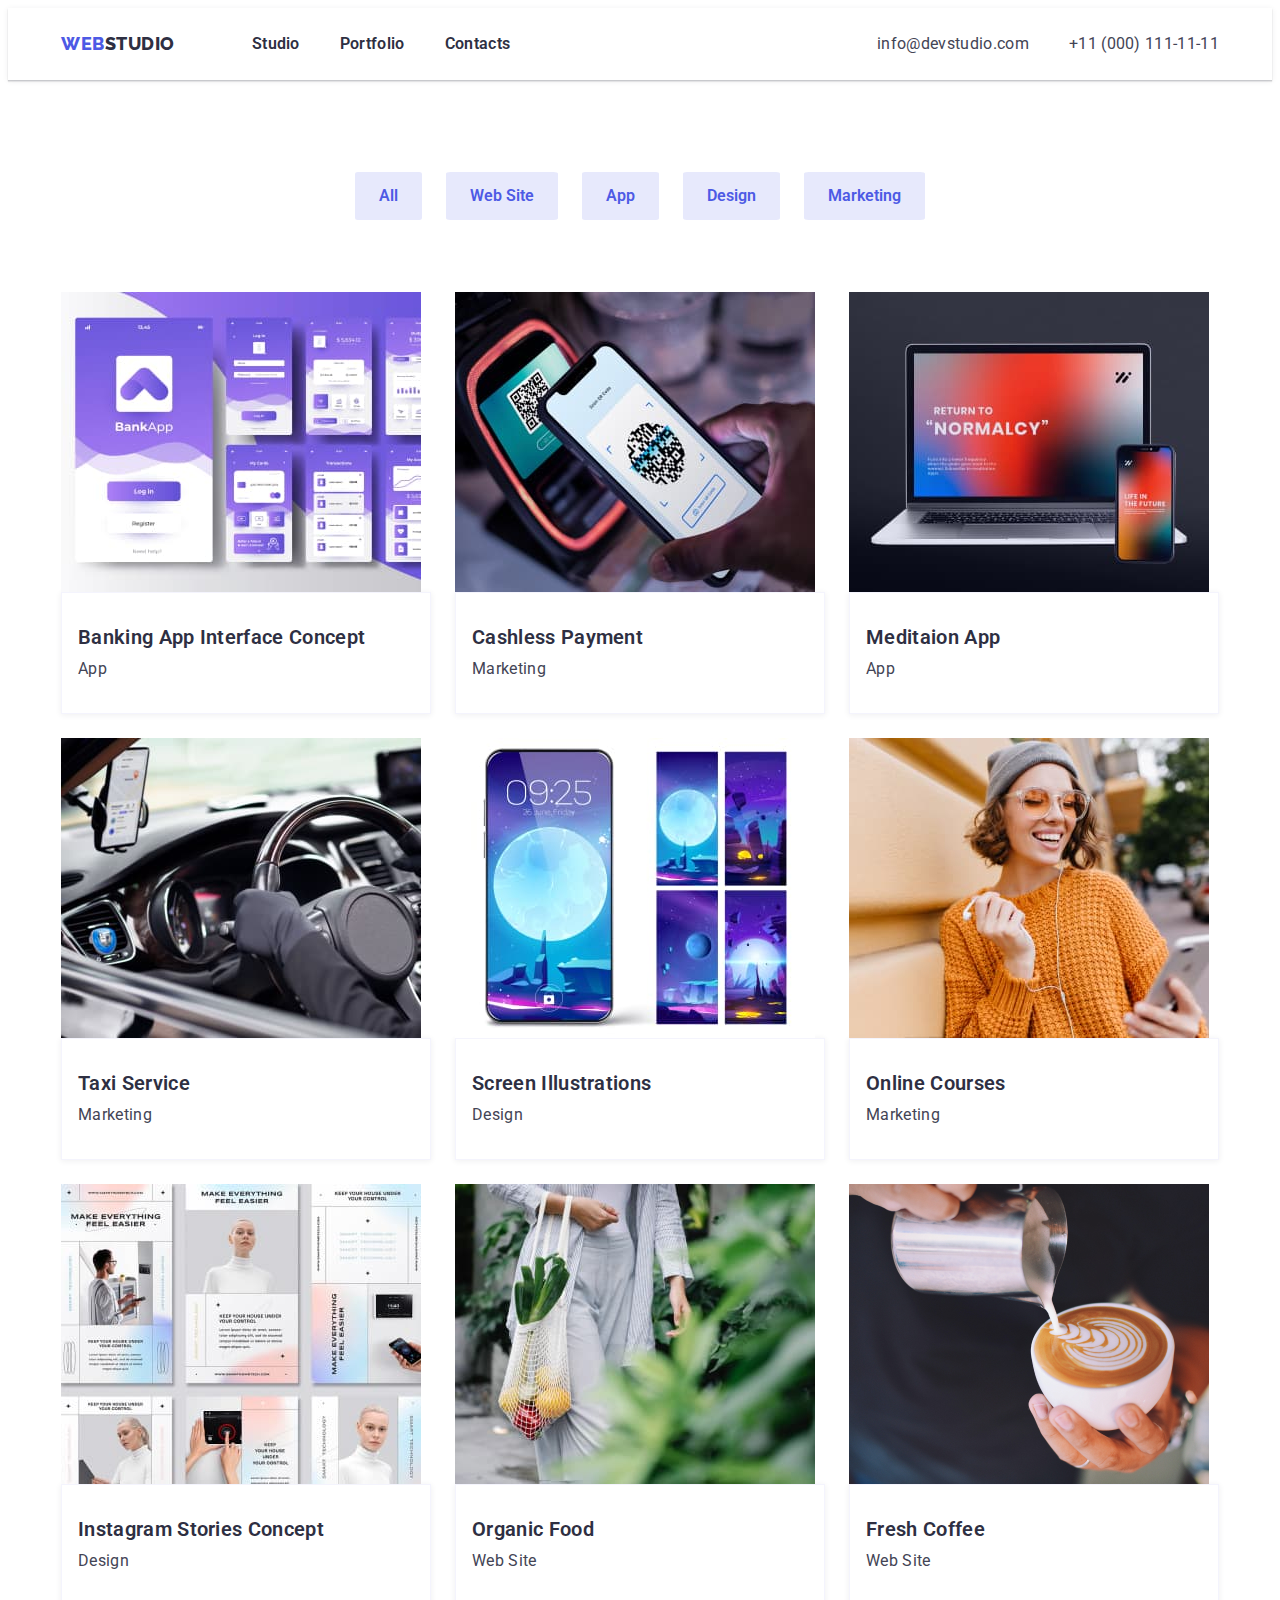
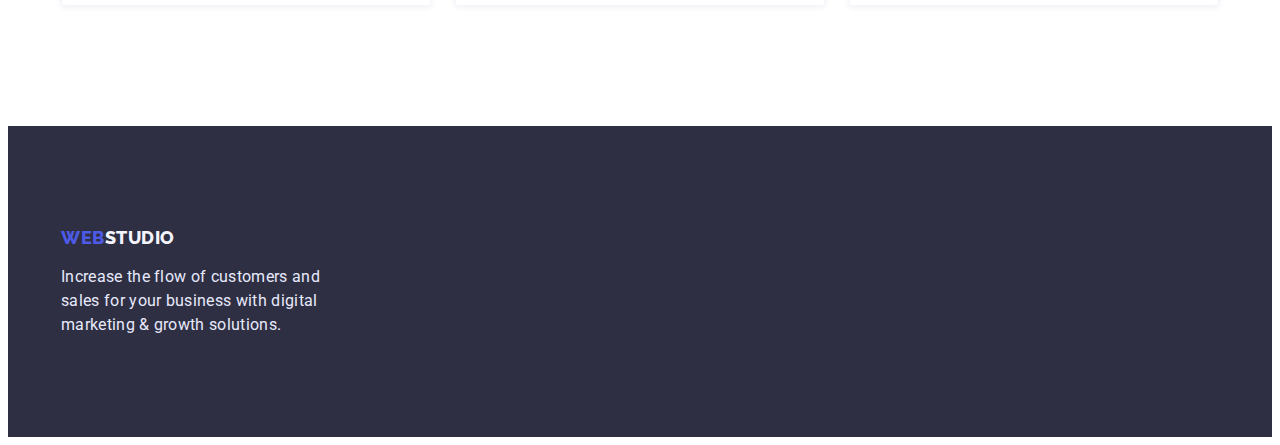
==== portfolio.html @ 89bd0db4 "Copied the folder" ====
<!DOCTYPE html>
<html lang="en">
	<head>
		<meta charset="UTF-8" />
		<meta http-equiv="X-UA-Compatible" content="IE=edge" />
		<meta name="viewport" content="width=device-width, initial-scale=1.0" />
		<title>Portfolio</title>
		<link rel="preconnect" href="https://fonts.googleapis.com" />
		<link rel="preconnect" href="https://fonts.gstatic.com" crossorigin />
		<link
			href="https://fonts.googleapis.com/css2?family=Raleway:wght@600;800&family=Roboto:wght@400;500;700;900&display=swap"
			rel="stylesheet"
		/>
		<link
			rel="stylesheet"
			href="https://cdnjs.cloudflare.com/ajax/libs/modern-normalize/1.1.0/modern-normalize.min.css"
			integrity="sha512-wpPYUAdjBVSE4KJnH1VR1HeZfpl1ub8YT/NKx4PuQ5NmX2tKuGu6U/JRp5y+Y8XG2tV+wKQpNHVUX03MfMFn9Q=="
			crossorigin="anonymous"
			referrerpolicy="no-referrer"
		/>
		<link rel="stylesheet" href="./css/styles.css" />
	</head>
	<body>
		<header class="page-header">
			<div class="container main-nav">
				<a href="index.html" class="logo"><span class="logo-front">Web</span>Studio</a>
				<nav class="site-nav">
					<ul class="list">
						<li class="item">
							<a href="./index.html" class="link">Studio</a>
						</li>
						<li class="item"><a href="./portfolio.html" class="link">Portfolio</a></li>
						<li class="item"><a href="" class="link">Contacts</a></li>
					</ul>
				</nav>
				<!-- contacts -->
				<ul class="list contacts">
					<li class="item">
						<a href="mailto:info@devstudio.com" class="contacts">info@devstudio.com</a>
					</li>
					<li class="item">
						<a href="tel:+110001111111" class="contacts">+11 (000) 111-11-11</a>
					</li>
				</ul>
			</div>
		</header>
		<main>
			<!-- button search filter -->
			<section class="portfolio section"
				><div class="container">
					<h1 class="visually-hidden">Portfolio</h1>
					<ul class="list filter">
						<li class="item"><button type="button" class="portfolio-btn">All</button></li>
						<li class="item"><button type="button" class="portfolio-btn">Web Site</button></li>
						<li class="item"><button type="button" class="portfolio-btn">App</button></li>
						<li class="item"><button type="button" class="portfolio-btn">Design</button></li>
						<li class="item">
							<button type="button" class="portfolio-btn">Marketing</button>
						</li>
					</ul>
					<!-- projects examples -->
					<ul class="list projects">
						<li class="item">
							<a href="">
								<img src="./images/bankapp.jpg" alt="Banking App Interface Concept" width="360" class="photo" />
								<div class="content-information">
									<h2 class="heading">Banking App Interface Concept</h2>
									<p class="project-category">App</p></div
								></a
							>
						</li>
						<li class="item">
							<a href="">
								<img src="./images/cashless-payment.jpg" alt="cashless payment" width="360" class="photo" />
								<div class="content-information">
									<h2 class="heading">Cashless Payment</h2>
									<p class="project-category">Marketing</p></div
								></a
							>
						</li>
						<li class="item">
							<a href="">
								<img src="./images/normalcy.jpg" alt="Laptop" width="360" class="photo" />
								<div class="content-information">
									<h2 class="heading">Meditaion App</h2>
									<p class="project-category">App</p></div
								></a
							>
						</li>
						<li class="item">
							<a href="">
								<img src="./images/wheel.jpg" alt="Person behind the wheel" width="360" class="photo" />
								<div class="content-information">
									<h2 class="heading">Taxi Service</h2>
									<p class="project-category">Marketing</p></div
								></a
							>
						</li>
						<li class="item">
							<a href="">
								<img src="./images/iphone.jpg" alt="Screen Illustrations" width="360" class="photo" />
								<div class="content-information">
									<h2 class="heading">Screen Illustrations</h2>
									<p class="project-category">Design</p></div
								></a
							>
						</li>
						<li class="item">
							<a href="">
								<img src="./images/girl.jpg" alt="Girl smiling" width="360" class="photo" />
								<div class="content-information">
									<h2 class="heading">Online Courses</h2>
									<p class="project-category">Marketing</p></div
								></a
							>
						</li>
						<li class="item">
							<a href="">
								<img src="./images/makeeverything.jpg" alt="app moodboard" width="360" class="photo" />
								<div class="content-information">
									<h2 class="heading">Instagram Stories Concept</h2>
									<p class="project-category">Design</p></div
								></a
							>
						</li>
						<li class="item">
							<a href="">
								<img src="./images/groceries.jpg" alt="Bag with groceries" width="360" class="photo" />
								<div class="content-information">
									<h2 class="heading">Organic Food</h2>
									<p class="project-category">Web Site</p></div
								></a
							>
						</li>
						<li class="item">
							<a href="">
								<img src="./images/coffee.jpg" alt="Cup of coffee" width="360" class="photo" />
								<div class="content-information">
									<h2 class="heading">Fresh Coffee</h2>
									<p class="project-category">Web Site</p></div
								></a
							>
						</li>
					</ul>
				</div>
			</section>
		</main>
		<footer class="footer">
			<div class="container footer">
				<a href="index.html" class="logo bottom"
					><span class="logo-front">Web</span><span class="logo-back">Studio</span></a
				>
				<p class="footer-text">
					Increase the flow of customers and sales for your business with digital marketing & growth solutions.
				</p>
			</div>
		</footer>
	</body>
</html>
---- css/styles.css ----
:root {
	--background-color: #ffffff;
	--primary-text-color: #434455;
	--secondary-text-color: #2e2f42;
	--secondary-background-color: #f4f4fd;
	--logo-hover-color: #4d5ae5;
	--button-background-color: #e7e9fc;
	--alternative-text-color: #ffffff;
	--active-hero-button: #404bbf;
}
/* main page */
body {
	background-color: var(--background-color);
	color: var(--primary-text-color);
	font-family: "Roboto", sans-serif;
	font-size: 16px;
	letter-spacing: 0.02em;
}
/* general */
a {
	text-decoration: none;
}
p {
	margin: 0;
}
ul {
	padding-left: 0;
	margin-top: 0;
	margin-bottom: 0;
}
li {
	list-style: none;
}
h1,
h2,
h3,
h4 {
	margin: 0;
}
img {
	display: block;
	max-width: 100%;
}

.container {
	width: 1158px;
	padding-left: 15px;
	padding-right: 15px;
	margin: 0 auto;
}
.section {
	padding-top: 120px;
	padding-bottom: 120px;
}

.heading {
	font-weight: 600;
}

/* header */
.page-header {
	box-shadow: 0px 2px 1px rgba(46, 47, 66, 0.08), 0px 1px 1px rgba(46, 47, 66, 0.16), 0px 1px 6px rgba(46, 47, 66, 0.08);
}
.main-nav {
	display: flex;
	align-items: center;
}
/* logo */
.logo {
	margin-right: 77px;
	color: var(--secondary-text-color);
	font-family: "Raleway", sans-serif;
	font-weight: 800;
	font-size: 18px;
	line-height: 1.3;
	letter-spacing: 0.54px;
	text-transform: uppercase;
	cursor: pointer;
}
.logo-front {
	color: #4d5ae5;
}
.logo-back {
	color: var(--secondary-background-color);
}
/* navigation */

.site-nav > .list {
	display: flex;
	margin-left: auto;
}
.site-nav .item:not(:last-child),
.contacts > .item:not(:last-child) {
	margin-right: 40px;
}
.site-nav .link {
	display: block;
	padding-top: 24px;
	padding-bottom: 24px;

	color: var(--secondary-text-color);

	font-weight: 600;
	line-height: 1.5;
	cursor: pointer;
}
.site-nav .link:hover,
.site-nav .link:focus {
	color: var(--primary-text-color);
}
.site-nav .link:active {
	color: var(--logo-hover-color);
}
/* contacts */
.list.contacts {
	display: flex;
	margin-left: auto;
}
.contacts {
	color: var(--primary-text-color);
	line-height: 1.5;
}
.contacts:hover,
.contacts:focus {
	color: var(--logo-hover-color);
}

/* hero */
.hero {
	max-width: 1600px;
	height: 603px;
	padding-top: 192px;
	padding-bottom: 192px;
	margin-left: auto;
	margin-right: auto;
	background-color: var(--secondary-text-color);
	margin-top: 0;
	text-align: center;
	background-image: linear-gradient(to right, rgba(46, 47, 66, 0.7), rgba(46, 47, 66, 0.7)), url("../images/hero.jpg");
	background-position: center;
	background-size: cover;
	background-repeat: no-repeat;
}
.hero .heading {
	margin-bottom: 48px;
	color: var(--alternative-text-color);
	font-size: 56px;
	line-height: 1.1;
	text-align: center;
}
/* button */
.hero-btn {
	padding: 16px 32px;
	border: 0;
	border-radius: 4%;
	color: var(--alternative-text-color);
	background-color: var(--logo-hover-color);
	font-family: inherit;
	font-weight: 600;
	font-size: 16px;
	line-height: 1.2;
	cursor: pointer;
}
.hero-btn:active {
	background-color: var(--active-hero-button);
}
/* values */
.values.section {
	padding-top: 120px;
	padding-bottom: 120px;
}

.values .heading {
	margin-bottom: 8px;
	color: var(--secondary-text-color);
	font-size: 20px;
	line-height: 1.2;
}
.values .description {
	font-weight: 400;
	line-height: 1.5;
}
.values .list {
	display: flex;
	gap: 24px;
}
.values .item {
	flex-basis: calc((100% - 72px) / 4);
}
.team .item:not(:last-child),
.work .item:not(:last-child),
.filter .item:not(:last-child) {
	margin-right: 24px;
}
.visually-hidden {
	position: absolute;
	width: 1px;
	height: 1px;
	margin: -1px;
	border: 0;
	padding: 0;
	clip: rect(0 0 0 0);
	overflow: hidden;
}
/* work */
.work {
	text-align: center;
	padding-top: 0;
}
.work .heading {
	margin-bottom: 72px;
	color: var(--secondary-text-color);
	font-size: 36px;
	line-height: 1.1;
	text-transform: capitalize;
}
.work .list {
	display: flex;
	justify-content: center;
	margin-top: auto;
}

/* our team */
.team-background {
	background-color: var(--secondary-background-color);
}
.team.section {
	text-align: center;
}
.team .team-info {
	background-color: var(--background-color);
	padding-top: 32px;
	padding-bottom: 32px;
}
.team .heading {
	margin-bottom: 72px;
	color: var(--secondary-text-color);
	color: var(--secondary-text-color);
	font-size: 36px;
	line-height: 1.1;
}
.team .name,
.projects .heading {
	margin-bottom: 8px;
	color: var(--secondary-text-color);
	font-size: 20px;
	line-height: 1.2;
}
.team .list {
	display: flex;
	justify-content: center;
}

.team .position {
	line-height: 1.5;
}
/* footer */
.footer {
	padding-top: 100px;
	padding-bottom: 100px;
	background-color: var(--secondary-text-color);
}
.container.footer {
	padding: 0;
}
.logo.bottom {
	display: block;
	margin-bottom: 16px;
}
.footer-text {
	max-width: 264px;
	color: var(--button-background-color);
	line-height: 1.5;
}
/* portfolio  */
.portfolio.section {
	padding-top: 92px;
}
.portfolio-btn {
	padding: 12px 24px;
	border: none;
	border-radius: 4%;
	background-color: var(--button-background-color);
	color: var(--logo-hover-color);
	font-family: inherit;
	font-weight: 600;
	font-size: 16px;
	line-height: 1.5;
	cursor: pointer;
}

.portfolio-btn:hover,
.portfolio-btn:focus {
	background-color: #4d5ae5;
	color: var(--alternative-text-color);
}
/* projects */
.list.projects {
	display: flex;
	justify-content: center;
	flex-wrap: wrap;
	padding: 0;
	gap: 24px;
}
.projects > .item {
	flex-basis: calc((100% - 48px) / 3);
}

.projects .project-category {
	color: var(--primary-text-color);
	line-height: 1.5;
}
.filter {
	display: flex;
	justify-content: center;
	margin-bottom: 72px;
}
.content-information {
	padding-left: 16px;
	padding-bottom: 32px;
	padding-top: 32px;
	border: 0.5px solid #f4f4fd;
	boeder-top: none;
	box-shadow: 0px 1px 6px rgba(46, 47, 66, 0.08);
}
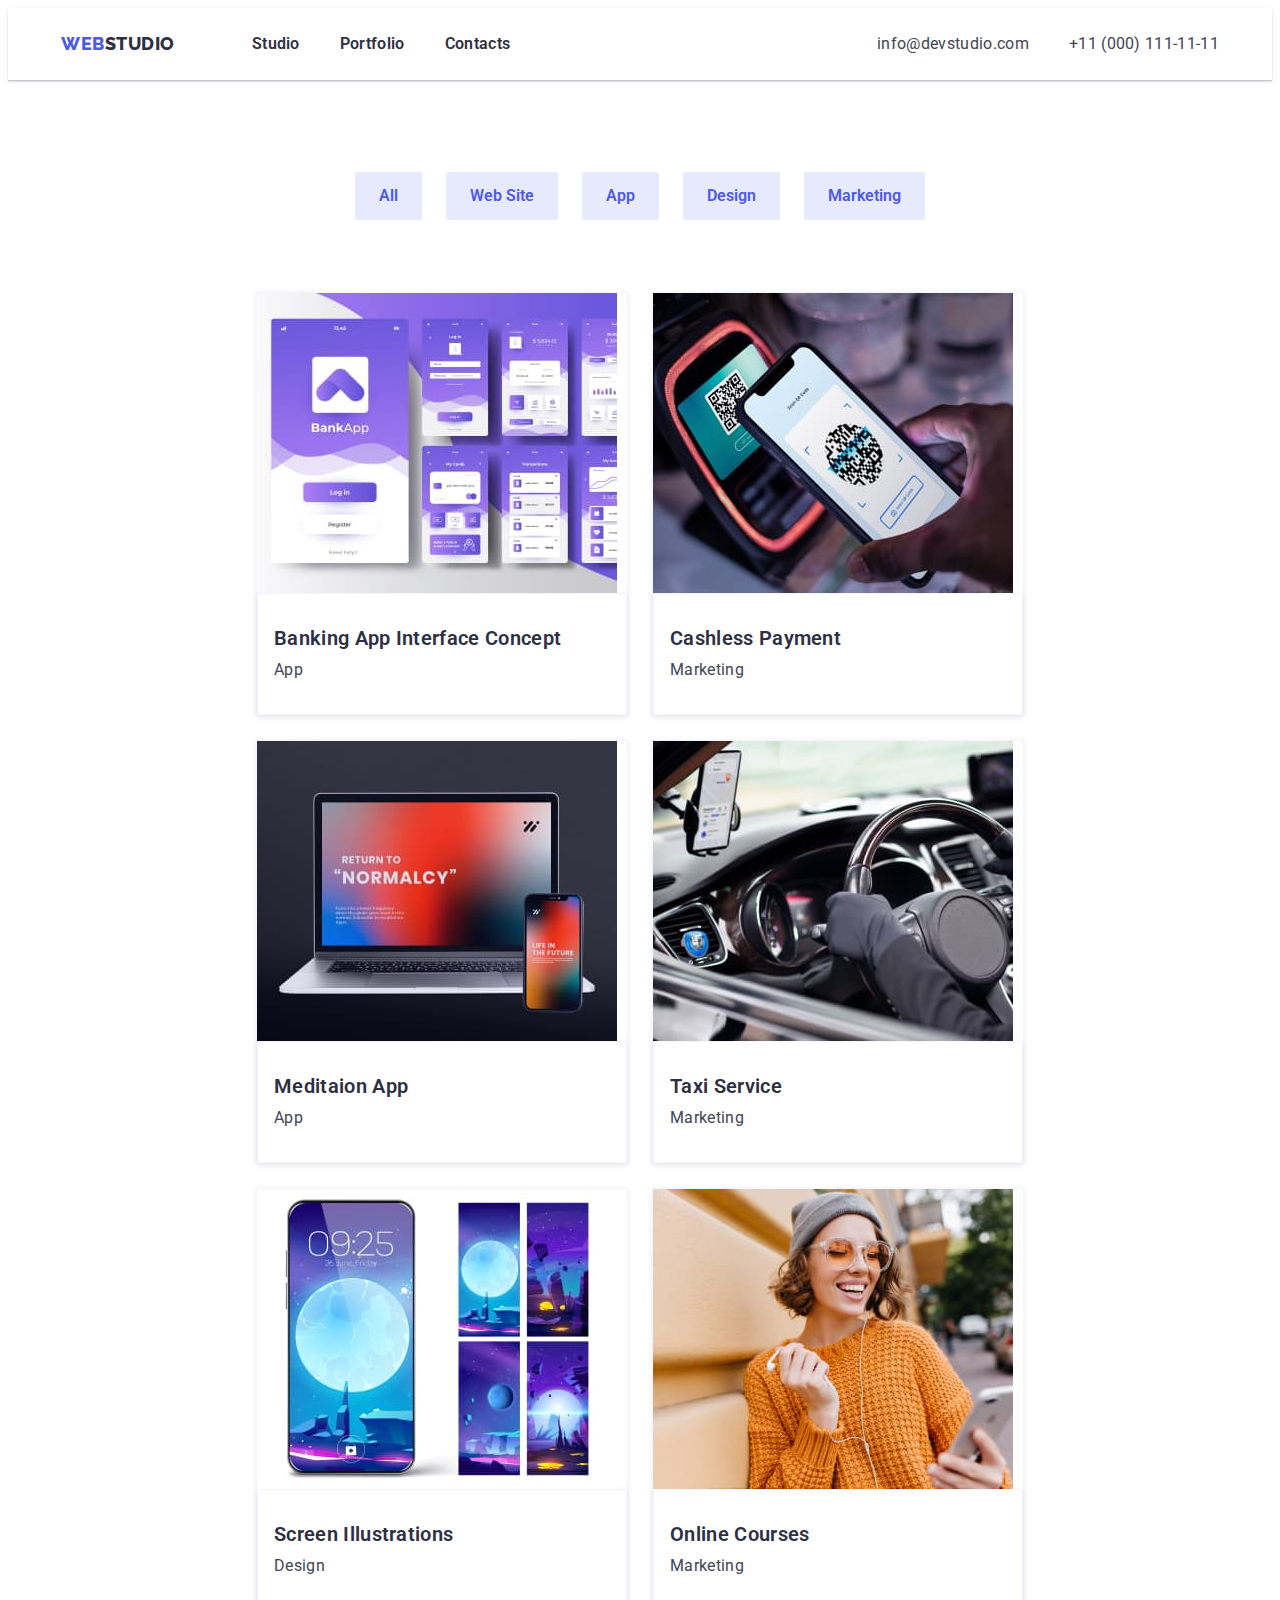
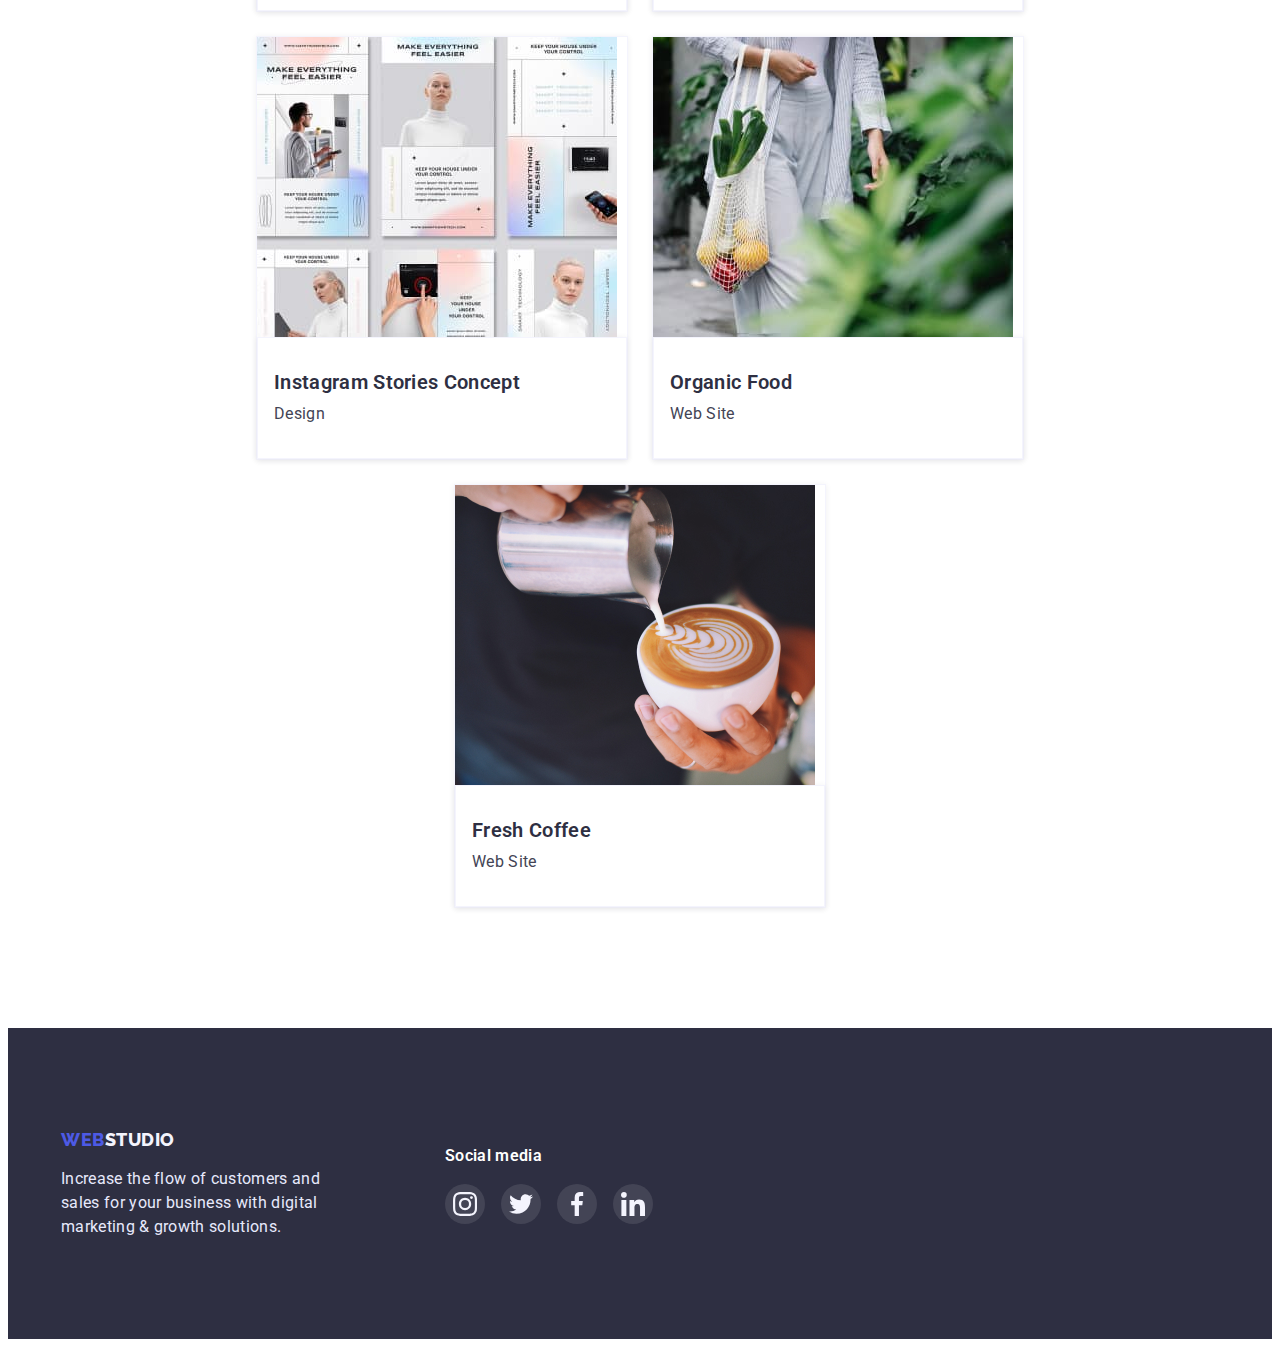
==== commit b3a247f0: "Finished the assignment" ====
--- a/portfolio.html
+++ b/portfolio.html
@@ -147,13 +147,31 @@
 		</main>
 		<footer class="footer">
 			<div class="container footer">
-				<a href="index.html" class="logo bottom"
-					><span class="logo-front">Web</span><span class="logo-back">Studio</span></a
+				<div class="footer-info">
+					<a href="index.html" class="logo bottom"
+						><span class="logo-front">Web</span><span class="logo-back">Studio</span></a
+					>
+					<p class="footer-text">
+						Increase the flow of customers and sales for your business with digital marketing & growth solutions.
+					</p></div
 				>
-				<p class="footer-text">
-					Increase the flow of customers and sales for your business with digital marketing & growth solutions.
-				</p>
-			</div>
+				<div class="our-social">
+					<h2 class="footer-heading">Social media</h2
+					><ul class="media">
+						<li
+							><a href=""
+								><svg class="icon-media"><use href="./images/icons.svg#icon-instagram"></use></svg></a></li
+						><li
+							><a href=""
+								><svg class="icon-media"><use href="./images/icons.svg#icon-twitter"></use></svg></a></li
+						><li
+							><a href=""
+								><svg class="icon-media"><use href="./images/icons.svg#icon-facebook"></use></svg></a></li
+						><li
+							><a href=""
+								><svg class="icon-media"><use href="./images/icons.svg#icon-linkedin"></use></svg></a></li
+					></ul> </div
+			></div>
 		</footer>
 	</body>
 </html>
--- a/css/styles.css
+++ b/css/styles.css
@@ -7,6 +7,8 @@
 	--button-background-color: #e7e9fc;
 	--alternative-text-color: #ffffff;
 	--active-hero-button: #404bbf;
+	--border-box-color: #8e8f99;
+	--media-hover: #31d0aa;
 }
 /* main page */
 body {
@@ -161,6 +163,11 @@
 	line-height: 1.2;
 	cursor: pointer;
 }
+.hero-btn:hover,
+.hero-btn:focus {
+	box-shadow: 0px 1px 6px rgba(46, 47, 66, 0.08), 0px 1px 1px rgba(46, 47, 66, 0.16), 0px 2px 1px rgba(46, 47, 66, 0.08);
+	border-radius: 4px;
+}
 .hero-btn:active {
 	background-color: var(--active-hero-button);
 }
@@ -183,6 +190,17 @@
 .values .list {
 	display: flex;
 	gap: 24px;
+}
+.values .rectangle {
+	padding: 24px 100px;
+	margin-bottom: 8px;
+	background-color: var(--secondary-background-color);
+	border-radius: 4px;
+}
+.icon-values {
+	display: block;
+	height: 64px;
+	width: 64px;
 }
 .values .item {
 	flex-basis: calc((100% - 72px) / 4);
@@ -224,6 +242,10 @@
 .team-background {
 	background-color: var(--secondary-background-color);
 }
+.team .item {
+	box-shadow: 0px 1px 6px rgba(46, 47, 66, 0.08), 0px 1px 1px rgba(46, 47, 66, 0.16), 0px 2px 1px rgba(46, 47, 66, 0.08);
+	border-radius: 0px 0px 4px 4px;
+}
 .team.section {
 	text-align: center;
 }
@@ -253,7 +275,81 @@
 
 .team .position {
 	line-height: 1.5;
-}
+	margin-bottom: 12px;
+}
+
+.social-media {
+	display: flex;
+	flex-direction: row;
+	justify-content: center;
+	align-items: center;
+	gap: 24px;
+	padding: 4px 16px;
+}
+.social-media a {
+	display: flex;
+	flex-direction: row;
+	justify-content: center;
+	align-items: center;
+	width: 100%;
+	height: 100%;
+	border-radius: 50%;
+	background-color: var(--logo-hover-color);
+}
+.social-media li,
+.media li {
+	width: 40px;
+	height: 40px;
+}
+.icon-social {
+	display: block;
+	margin: 0;
+	height: 16px;
+	width: 16px;
+}
+/* customers */
+
+.customers .heading {
+	margin-bottom: 72px;
+	color: var(--secondary-text-color);
+	font-size: 36px;
+	font-weight: 700;
+	line-height: 1.2;
+	letter-spacing: 0.03em;
+	text-align: center;
+}
+.clients {
+	display: flex;
+	flex-direction: row;
+	align-items: flex-start;
+	gap: 24px;
+}
+
+.clients-contacts {
+	display: flex;
+	height: 88px;
+	width: 168px;
+	flex-direction: row;
+	justify-content: center;
+	align-items: center;
+	border: 1px solid var(--border-box-color);
+	border-radius: 4px;
+}
+.clients-contacts:hover,
+.clients-contacts:focus {
+	border: 1px solid var(--logo-hover-color);
+}
+
+.icon-logo {
+	display: block;
+	height: 56px;
+	width: 104px;
+	fill: var(--border-box-color);
+}
+.icon-logo:hover {
+	fill: var(--logo-hover-color);
+}
+
 /* footer */
 .footer {
 	padding-top: 100px;
@@ -262,7 +358,12 @@
 }
 .container.footer {
 	padding: 0;
-}
+	display: flex;
+	justify-content: flex-start;
+	align-items: center;
+	gap: 120px;
+}
+
 .logo.bottom {
 	display: block;
 	margin-bottom: 16px;
@@ -272,6 +373,50 @@
 	color: var(--button-background-color);
 	line-height: 1.5;
 }
+.footer-heading {
+	display: block;
+	margin-bottom: 16px;
+	color: var(--alternative-text-color);
+	font-size: 16px;
+	font-weight: 600;
+	line-height: 1.5;
+	letter-spacing: 0.02em;
+}
+.our-social {
+	display: flex;
+	flex-direction: column;
+	justify-content: center;
+	align-items: flex-start;
+}
+.media {
+	display: flex;
+	flex-direction: row;
+	justify-content: center;
+	align-items: center;
+	gap: 16px;
+}
+
+.media a {
+	display: flex;
+	flex-direction: row;
+	justify-content: center;
+	align-items: center;
+	width: 100%;
+	height: 100%;
+	border-radius: 50%;
+	background-color: rgba(255, 255, 255, 0.1);
+}
+.media a:hover,
+.media a:focus {
+	background-color: var(--media-hover);
+}
+.icon-media {
+	display: block;
+	margin: 0;
+	width: 24px;
+	height: 24px;
+}
+
 /* portfolio  */
 .portfolio.section {
 	padding-top: 92px;
@@ -293,6 +438,8 @@
 .portfolio-btn:focus {
 	background-color: #4d5ae5;
 	color: var(--alternative-text-color);
+	box-shadow: 0px 1px 6px rgba(46, 47, 66, 0.08), 0px 1px 1px rgba(46, 47, 66, 0.16), 0px 2px 1px rgba(46, 47, 66, 0.08);
+	border-radius: 4px;
 }
 /* projects */
 .list.projects {
@@ -304,8 +451,13 @@
 }
 .projects > .item {
 	flex-basis: calc((100% - 48px) / 3);
-}
-
+	border: 0.5px solid var(--secondary-background-color);
+	box-shadow: 0px 1px 6px rgba(46, 47, 66, 0.08);
+}
+.projects > .item:hover {
+	border: 0.5px solid var(--secondary-background-color);
+	box-shadow: 0px 1px 6px rgba(46, 47, 66, 0.08), 0px 1px 1px rgba(46, 47, 66, 0.16), 0px 2px 1px rgba(46, 47, 66, 0.08);
+}
 .projects .project-category {
 	color: var(--primary-text-color);
 	line-height: 1.5;
